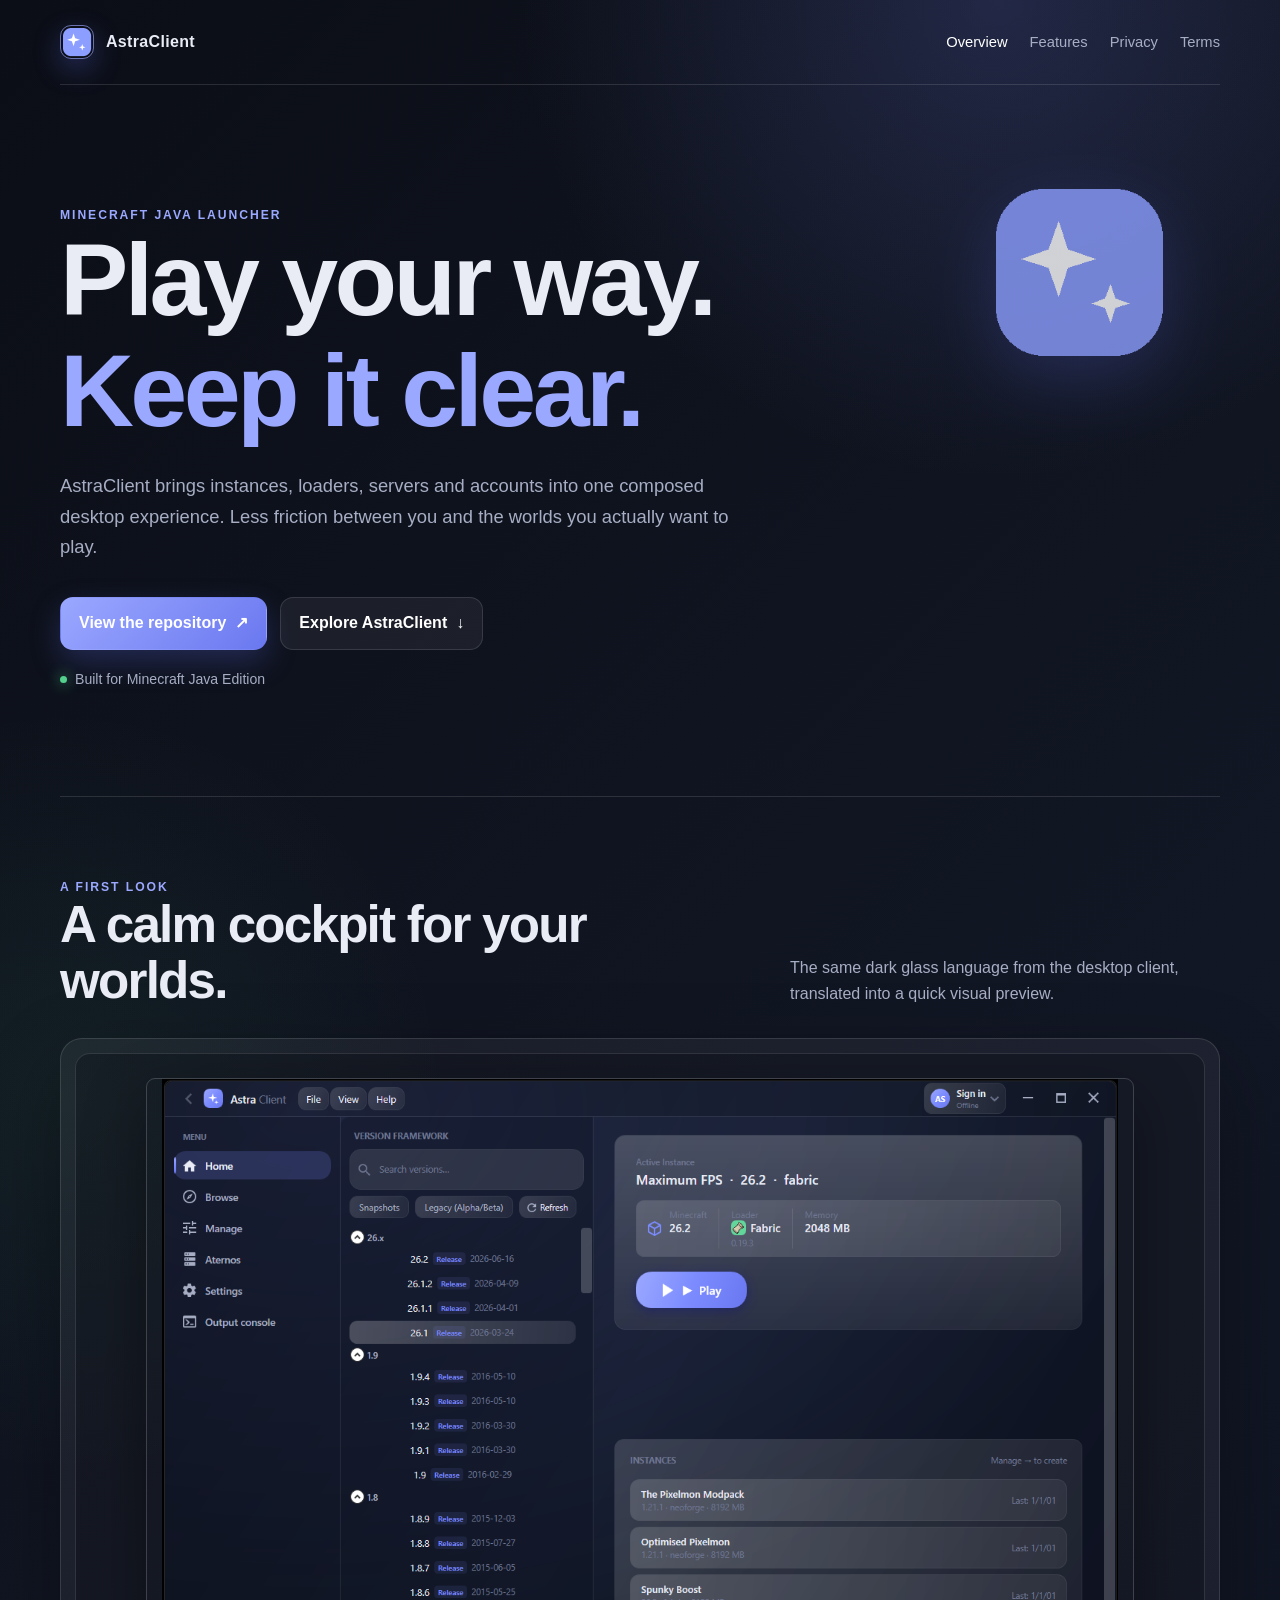
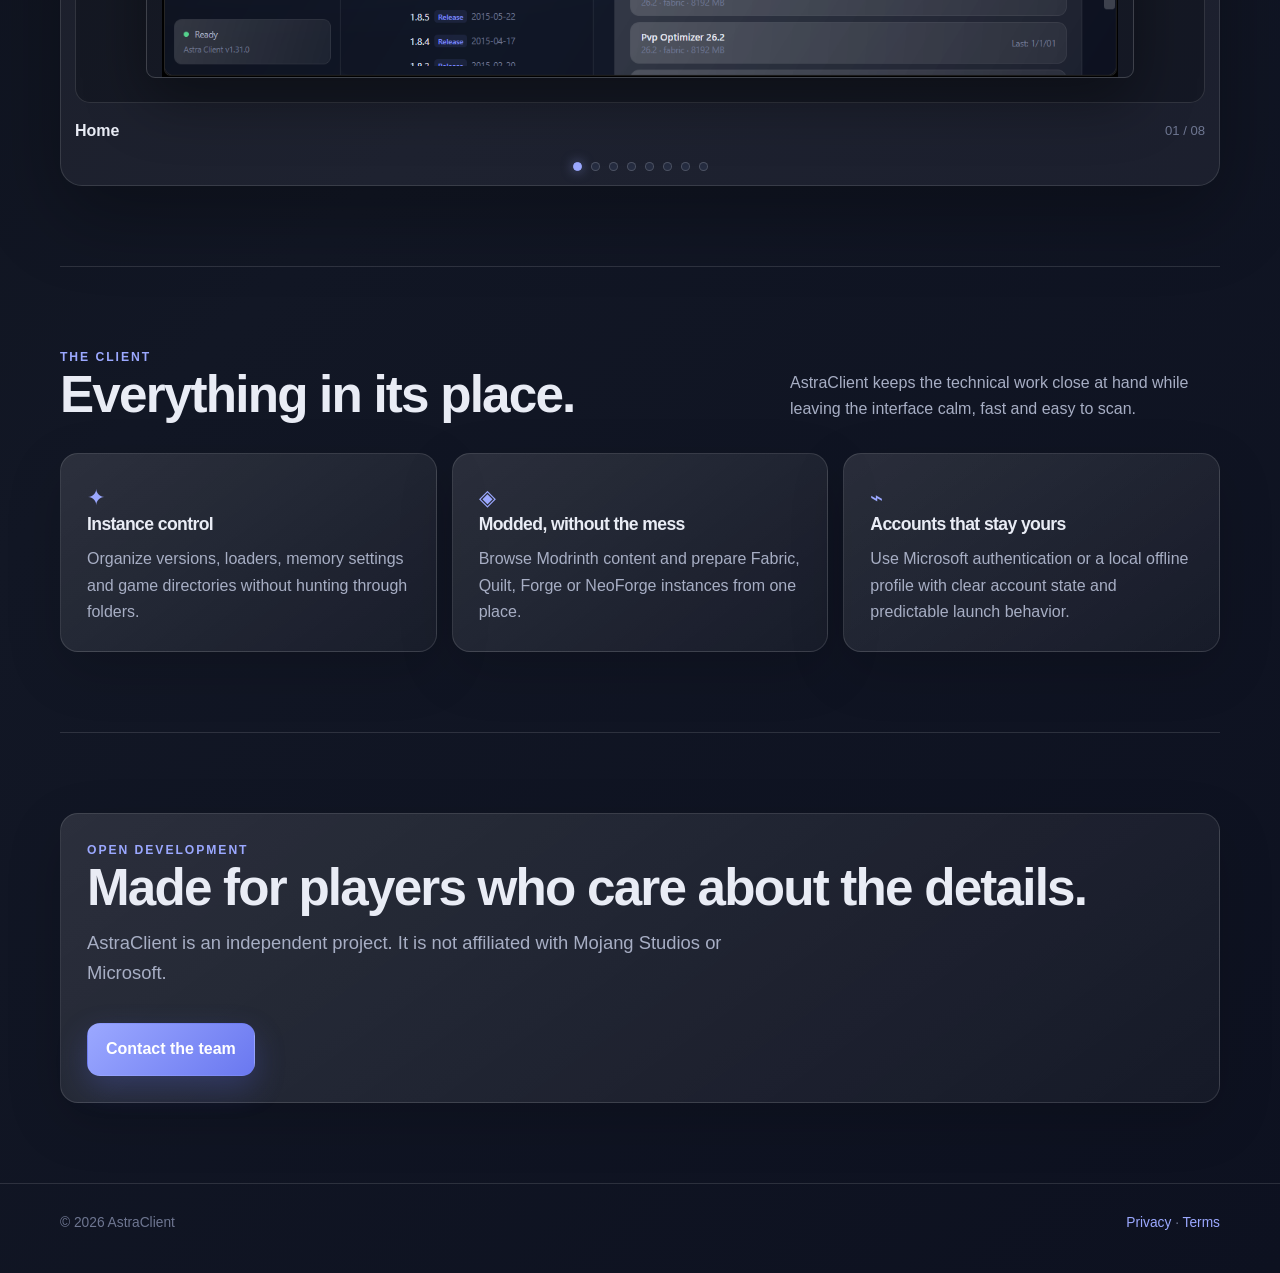
==== docs/index.html @ 88b216d0 "Add AstraClient launcher and public site" ====
<!doctype html>
<html lang="en">
<head>
  <meta charset="utf-8">
  <meta name="viewport" content="width=device-width, initial-scale=1">
  <meta name="description" content="AstraClient is a focused Minecraft Java launcher for managing instances, loaders and profiles.">
  <title>AstraClient | A quieter way to play</title>
  <link rel="stylesheet" href="styles.css">
</head>
<body>
  <header class="shell nav">
    <a class="brand" href="index.html"><img class="brand-mark" src="assets/astra_logo.png" alt="AstraClient logo"><span>AstraClient</span></a>
    <nav class="nav-links" aria-label="Main navigation">
      <a href="index.html" aria-current="page">Overview</a>
      <a href="#features">Features</a>
      <a href="privacy.html">Privacy</a>
      <a href="terms.html">Terms</a>
    </nav>
  </header>

  <main>
    <section class="shell hero">
      <div class="eyebrow">Minecraft Java launcher</div>
      <h1>Play your way.<br><span style="color: var(--accent-light)">Keep it clear.</span></h1>
      <p class="lead">AstraClient brings instances, loaders, servers and accounts into one composed desktop experience. Less friction between you and the worlds you actually want to play.</p>
      <div class="actions">
        <a class="button primary" href="https://github.com/" rel="noreferrer">View the repository <span aria-hidden="true">↗</span></a>
        <a class="button" href="#features">Explore AstraClient <span aria-hidden="true">↓</span></a>
      </div>
      <div class="status">Built for Minecraft Java Edition</div>
    </section>

    <section class="shell section" aria-labelledby="preview-title">
      <div class="section-intro">
        <div><div class="eyebrow">A first look</div><h2 id="preview-title">A calm cockpit for your worlds.</h2></div>
        <p>The same dark glass language from the desktop client, translated into a quick visual preview.</p>
      </div>
      <div class="preview-wrap">
        <div class="screenshot-stage" aria-label="AstraClient application screenshots">
          <img class="screenshot" id="app-screenshot" src="previews/Capture%20d%E2%80%99%C3%A9cran%202026-09-14%20010952.png" alt="AstraClient Home view screenshot">
        </div>
        <div class="screenshot-meta"><strong id="screenshot-title">Home</strong><span class="screenshot-count" id="screenshot-count">01 / 08</span></div>
        <div class="screenshot-dots" id="screenshot-dots" aria-label="Choose an application screenshot"></div>
      </div>
    </section>

    <section class="shell section" id="features">
      <div class="section-intro">
        <div><div class="eyebrow">The client</div><h2>Everything in its place.</h2></div>
        <p>AstraClient keeps the technical work close at hand while leaving the interface calm, fast and easy to scan.</p>
      </div>
      <div class="grid">
        <article class="card"><div class="icon">✦</div><h3>Instance control</h3><p>Organize versions, loaders, memory settings and game directories without hunting through folders.</p></article>
        <article class="card"><div class="icon">◈</div><h3>Modded, without the mess</h3><p>Browse Modrinth content and prepare Fabric, Quilt, Forge or NeoForge instances from one place.</p></article>
        <article class="card"><div class="icon">⌁</div><h3>Accounts that stay yours</h3><p>Use Microsoft authentication or a local offline profile with clear account state and predictable launch behavior.</p></article>
      </div>
    </section>

    <section class="shell section">
      <div class="card">
        <div class="eyebrow">Open development</div>
        <h2>Made for players who care about the details.</h2>
        <p class="lead">AstraClient is an independent project. It is not affiliated with Mojang Studios or Microsoft.</p>
        <div class="actions"><a class="button primary" href="mailto:zxer_officiel@outlook.fr">Contact the team</a></div>
      </div>
    </section>
  </main>

  <footer><div class="shell footer-row"><span>© 2026 AstraClient</span><span><a href="privacy.html">Privacy</a> · <a href="terms.html">Terms</a></span></div></footer>
  <script>
    const screenshots = [
      ["Capture d’écran 2026-09-14 010952.png", "Home"],
      ["Capture d’écran 2026-09-14 011045.png", "Browse"],
      ["Capture d’écran 2026-09-14 011119.png", "Manage"],
      ["Capture d’écran 2026-09-14 011145.png", "Aternos"],
      ["Capture d’écran 2026-09-14 011233.png", "Settings"],
      ["Capture d’écran 2026-09-14 011301.png", "Output Console"],
      ["Capture d’écran 2026-09-14 011417.png", "About AstraClient"],
      ["Capture d’écran 2026-09-14 011502.png", "Release History"]
    ];
    const image = document.getElementById("app-screenshot");
    const title = document.getElementById("screenshot-title");
    const count = document.getElementById("screenshot-count");
    const dots = document.getElementById("screenshot-dots");
    let current = 0;

    function screenshotUrl(file) {
      return "previews/" + encodeURIComponent(file).replace(/%20/g, "%20");
    }

    function showScreenshot(index) {
      current = (index + screenshots.length) % screenshots.length;
      const [file, label] = screenshots[current];
      image.classList.add("is-changing");
      window.setTimeout(() => {
        image.src = screenshotUrl(file);
        image.alt = "AstraClient " + label + " view screenshot";
        title.textContent = label;
        count.textContent = String(current + 1).padStart(2, "0") + " / " + String(screenshots.length).padStart(2, "0");
        document.querySelectorAll(".screenshot-dot").forEach((dot, dotIndex) => dot.classList.toggle("active", dotIndex === current));
        image.classList.remove("is-changing");
      }, 120);
    }

    screenshots.forEach(([, label], index) => {
      const dot = document.createElement("button");
      dot.className = "screenshot-dot";
      dot.type = "button";
      dot.ariaLabel = "Show " + label + " screenshot";
      dot.title = label;
      dot.addEventListener("click", () => showScreenshot(index));
      dots.appendChild(dot);
    });
    showScreenshot(0);
  </script>
</body>
</html>
---- docs/styles.css ----
:root {
  color-scheme: dark;
  --bg: #0b0e16;
  --bg-mid: #121725;
  --panel: rgba(24, 30, 47, .72);
  --panel-strong: rgba(31, 39, 62, .9);
  --line: rgba(255, 255, 255, .12);
  --text: #e9ecf5;
  --muted: #a7aec4;
  --quiet: #6e7691;
  --accent: #7c8cff;
  --accent-light: #9ba8ff;
  --success: #54d18c;
  --max: 1160px;
  font-family: "Segoe UI", "Trebuchet MS", sans-serif;
}

* { box-sizing: border-box; }

html { scroll-behavior: smooth; }

body {
  margin: 0;
  min-width: 320px;
  color: var(--text);
  background:
    radial-gradient(circle at 78% 0%, rgba(124, 140, 255, .18), transparent 30rem),
    radial-gradient(circle at 5% 38%, rgba(84, 209, 140, .07), transparent 24rem),
    linear-gradient(135deg, var(--bg), var(--bg-mid) 52%, #0d1120);
  line-height: 1.65;
}

a { color: var(--accent-light); text-decoration: none; }
a:hover { color: #fff; }

.shell { width: min(calc(100% - 40px), var(--max)); margin: 0 auto; }

.nav {
  display: flex;
  align-items: center;
  justify-content: space-between;
  gap: 24px;
  padding: 25px 0;
  border-bottom: 1px solid var(--line);
}

.brand { display: inline-flex; align-items: center; gap: 12px; color: var(--text); font-weight: 700; letter-spacing: .02em; }
.brand-mark {
  display: grid;
  place-items: center;
  width: 34px;
  height: 34px;
  border: 1px solid rgba(155, 168, 255, .65);
  border-radius: 11px;
  object-fit: cover;
  box-shadow: 0 10px 28px rgba(92, 106, 229, .32);
}

.nav-links { display: flex; flex-wrap: wrap; gap: 22px; font-size: .92rem; }
.nav-links a { color: var(--muted); }
.nav-links a:hover, .nav-links a[aria-current="page"] { color: #fff; }

.eyebrow { color: var(--accent-light); font-size: .76rem; font-weight: 700; letter-spacing: .16em; text-transform: uppercase; }
h1, h2, h3 { margin: 0; line-height: 1.08; letter-spacing: -.035em; }
h1 { max-width: 760px; font-size: clamp(3.1rem, 8vw, 6.6rem); }
h2 { font-size: clamp(2rem, 4vw, 3.25rem); }
h3 { font-size: 1.1rem; }
.lead { max-width: 670px; margin: 25px 0 0; color: var(--muted); font-size: 1.15rem; }

.hero { position: relative; padding: 120px 0 105px; }
.hero::after {
  content: "";
  position: absolute;
  right: 4%;
  top: 92px;
  width: 190px;
  height: 190px;
  border-radius: 42px;
  background: url("assets/astra_logo.png") center / contain no-repeat;
  opacity: .8;
  filter: drop-shadow(0 20px 35px rgba(92, 106, 229, .28));
  pointer-events: none;
}

.actions { display: flex; flex-wrap: wrap; gap: 13px; margin-top: 35px; }
.button { display: inline-flex; align-items: center; gap: 9px; padding: 12px 18px; border: 1px solid var(--line); border-radius: 13px; color: #fff; background: rgba(255,255,255,.06); font-weight: 700; }
.button.primary { border-color: transparent; background: linear-gradient(135deg, var(--accent-light), #6a78f0); box-shadow: 0 12px 30px rgba(91, 104, 224, .28); }
.button:hover { transform: translateY(-2px); color: #fff; }

.section { padding: 80px 0; border-top: 1px solid var(--line); }
.section-intro { display: flex; align-items: end; justify-content: space-between; gap: 30px; margin-bottom: 30px; }
.section-intro p { max-width: 430px; margin: 0; color: var(--muted); }
.grid { display: grid; grid-template-columns: repeat(3, 1fr); gap: 15px; }
.card { padding: 26px; border: 1px solid var(--line); border-radius: 18px; background: linear-gradient(145deg, rgba(255,255,255,.11), rgba(255,255,255,.035)); box-shadow: 0 18px 55px rgba(0,0,0,.16); }
.card p { margin: 12px 0 0; color: var(--muted); }
.icon { color: var(--accent-light); font-size: 1.35rem; }
.status { display: inline-flex; align-items: center; gap: 8px; margin-top: 18px; color: var(--muted); font-size: .88rem; }
.status::before { content: ""; width: 7px; height: 7px; border-radius: 50%; background: var(--success); box-shadow: 0 0 14px var(--success); }

.preview-wrap { padding: 14px; border: 1px solid var(--line); border-radius: 22px; background: rgba(255,255,255,.05); box-shadow: 0 28px 80px rgba(0,0,0,.3); }
.preview { display: grid; grid-template-columns: 170px 1fr; grid-template-rows: 31px 1fr; min-height: 360px; overflow: hidden; border: 1px solid rgba(255,255,255,.12); border-radius: 14px; background: linear-gradient(135deg, #101522, #171e30); }
.preview-windowbar { grid-column: 1 / -1; display: flex; align-items: center; justify-content: space-between; padding: 0 12px; border-bottom: 1px solid rgba(255,255,255,.08); color: var(--quiet); background: rgba(5, 8, 14, .35); font-size: .62rem; }
.window-controls { display: flex; gap: 6px; }
.window-controls span { width: 7px; height: 7px; border: 1px solid rgba(255,255,255,.22); border-radius: 50%; }
.preview-side { padding: 20px 14px; border-right: 1px solid var(--line); background: rgba(8,11,19,.42); }
.preview-side .brand { margin-bottom: 35px; font-size: .88rem; }
.preview-side .brand-mark { width: 27px; height: 27px; border-radius: 8px; }
.preview-nav { display: grid; gap: 8px; color: var(--quiet); font-size: .75rem; }
.preview-nav span { padding: 9px 11px; border-radius: 9px; }
.preview-nav span.active { color: #fff; background: linear-gradient(135deg, rgba(155,168,255,.27), rgba(124,140,255,.1)); }
.preview-main { padding: 25px; }
.preview-top { display: flex; justify-content: space-between; gap: 20px; align-items: start; }
.preview-kicker { color: var(--quiet); font-size: .68rem; letter-spacing: .15em; text-transform: uppercase; }
.preview-title { margin-top: 8px; font-size: 1.75rem; font-weight: 700; letter-spacing: -.04em; }
.preview-avatar { display: block; width: 34px; height: 34px; border: 1px solid rgba(155,168,255,.55); border-radius: 50%; object-fit: cover; }
.preview-instance { display: grid; grid-template-columns: 84px 1fr auto; gap: 18px; align-items: center; margin-top: 28px; padding: 18px; border: 1px solid var(--line); border-radius: 13px; background: linear-gradient(145deg, rgba(255,255,255,.11), rgba(255,255,255,.035)); }
.preview-art { display: block; aspect-ratio: 1; width: 100%; border-radius: 11px; object-fit: cover; }
.preview-instance strong { display: block; font-size: .9rem; }
.preview-instance small { color: var(--muted); font-size: .72rem; }
.preview-launch { padding: 9px 13px; border-radius: 9px; color: #fff; background: linear-gradient(135deg, var(--accent-light), #6a78f0); font-size: .72rem; font-weight: 700; }
.preview-metrics { display: grid; grid-template-columns: repeat(3, 1fr); gap: 10px; margin-top: 12px; }
.preview-metric { padding: 14px; border: 1px solid var(--line); border-radius: 11px; background: rgba(255,255,255,.045); }
.preview-metric b { display: block; font-size: .9rem; }
.preview-metric span { color: var(--quiet); font-size: .66rem; }
.screenshot-stage { position: relative; display: flex; align-items: center; justify-content: center; min-height: 430px; padding: 24px 70px; border: 1px solid var(--line); border-radius: 15px; background: rgba(5, 8, 14, .3); }
.screenshot { display: block; width: 100%; max-height: 600px; object-fit: contain; border: 1px solid rgba(255,255,255,.18); border-radius: 9px; box-shadow: 0 22px 60px rgba(0,0,0,.38); transition: opacity .18s ease, transform .18s ease; }
.screenshot.is-changing { opacity: .25; transform: scale(.985); }
.screenshot-control { display: none; }
.screenshot-meta { display: flex; align-items: center; justify-content: space-between; gap: 16px; margin-top: 15px; color: var(--muted); }
.screenshot-meta strong { color: var(--text); }
.screenshot-count { color: var(--quiet); font-size: .82rem; }
.screenshot-dots { display: flex; justify-content: center; gap: 9px; margin-top: 18px; }
.screenshot-dot { width: 9px; height: 9px; padding: 0; border: 1px solid rgba(255,255,255,.18); border-radius: 50%; background: #252c40; cursor: pointer; transition: background .18s ease, border-color .18s ease, transform .18s ease; }
.screenshot-dot:hover { border-color: var(--accent-light); background: #5966b7; transform: scale(1.2); }
.screenshot-dot:focus-visible { outline: 2px solid var(--accent-light); outline-offset: 4px; }
.screenshot-dot.active { border-color: var(--accent-light); background: var(--accent-light); box-shadow: 0 0 12px rgba(155,168,255,.55); }

.legal { max-width: 820px; padding: 90px 0 110px; }
.legal h1 { font-size: clamp(2.8rem, 6vw, 5rem); }
.legal .intro { margin: 22px 0 50px; color: var(--muted); font-size: 1.08rem; }
.legal h2 { margin: 46px 0 14px; font-size: 1.55rem; letter-spacing: -.02em; }
.legal p, .legal li { color: var(--muted); }
.legal ul { padding-left: 21px; }
.notice { padding: 18px 20px; border-left: 3px solid var(--accent); background: rgba(124, 140, 255, .08); color: var(--muted); }

footer { padding: 28px 0 38px; border-top: 1px solid var(--line); color: var(--quiet); font-size: .86rem; }
footer .footer-row { display: flex; justify-content: space-between; gap: 20px; }

@media (max-width: 720px) {
  .shell { width: min(calc(100% - 28px), var(--max)); }
  .nav { align-items: flex-start; flex-direction: column; }
  .hero { padding: 75px 0 78px; }
  .hero::after { display: none; }
  .grid { grid-template-columns: 1fr; }
  .preview { grid-template-columns: 1fr; grid-template-rows: 31px 1fr; }
  .preview-side { display: none; }
  .preview-main { padding: 18px; }
  .preview-instance { grid-template-columns: 60px 1fr; gap: 12px; }
  .preview-launch { grid-column: 1 / -1; text-align: center; }
  .screenshot-stage { min-height: 230px; padding: 12px 42px; }
  .screenshot-meta { align-items: flex-start; flex-direction: column; gap: 4px; }
  .screenshot-dots { gap: 7px; }
  .section-intro { display: block; }
  .section-intro p { margin-top: 14px; }
  footer .footer-row { display: block; }
  footer .footer-row p { margin: 8px 0 0; }
}
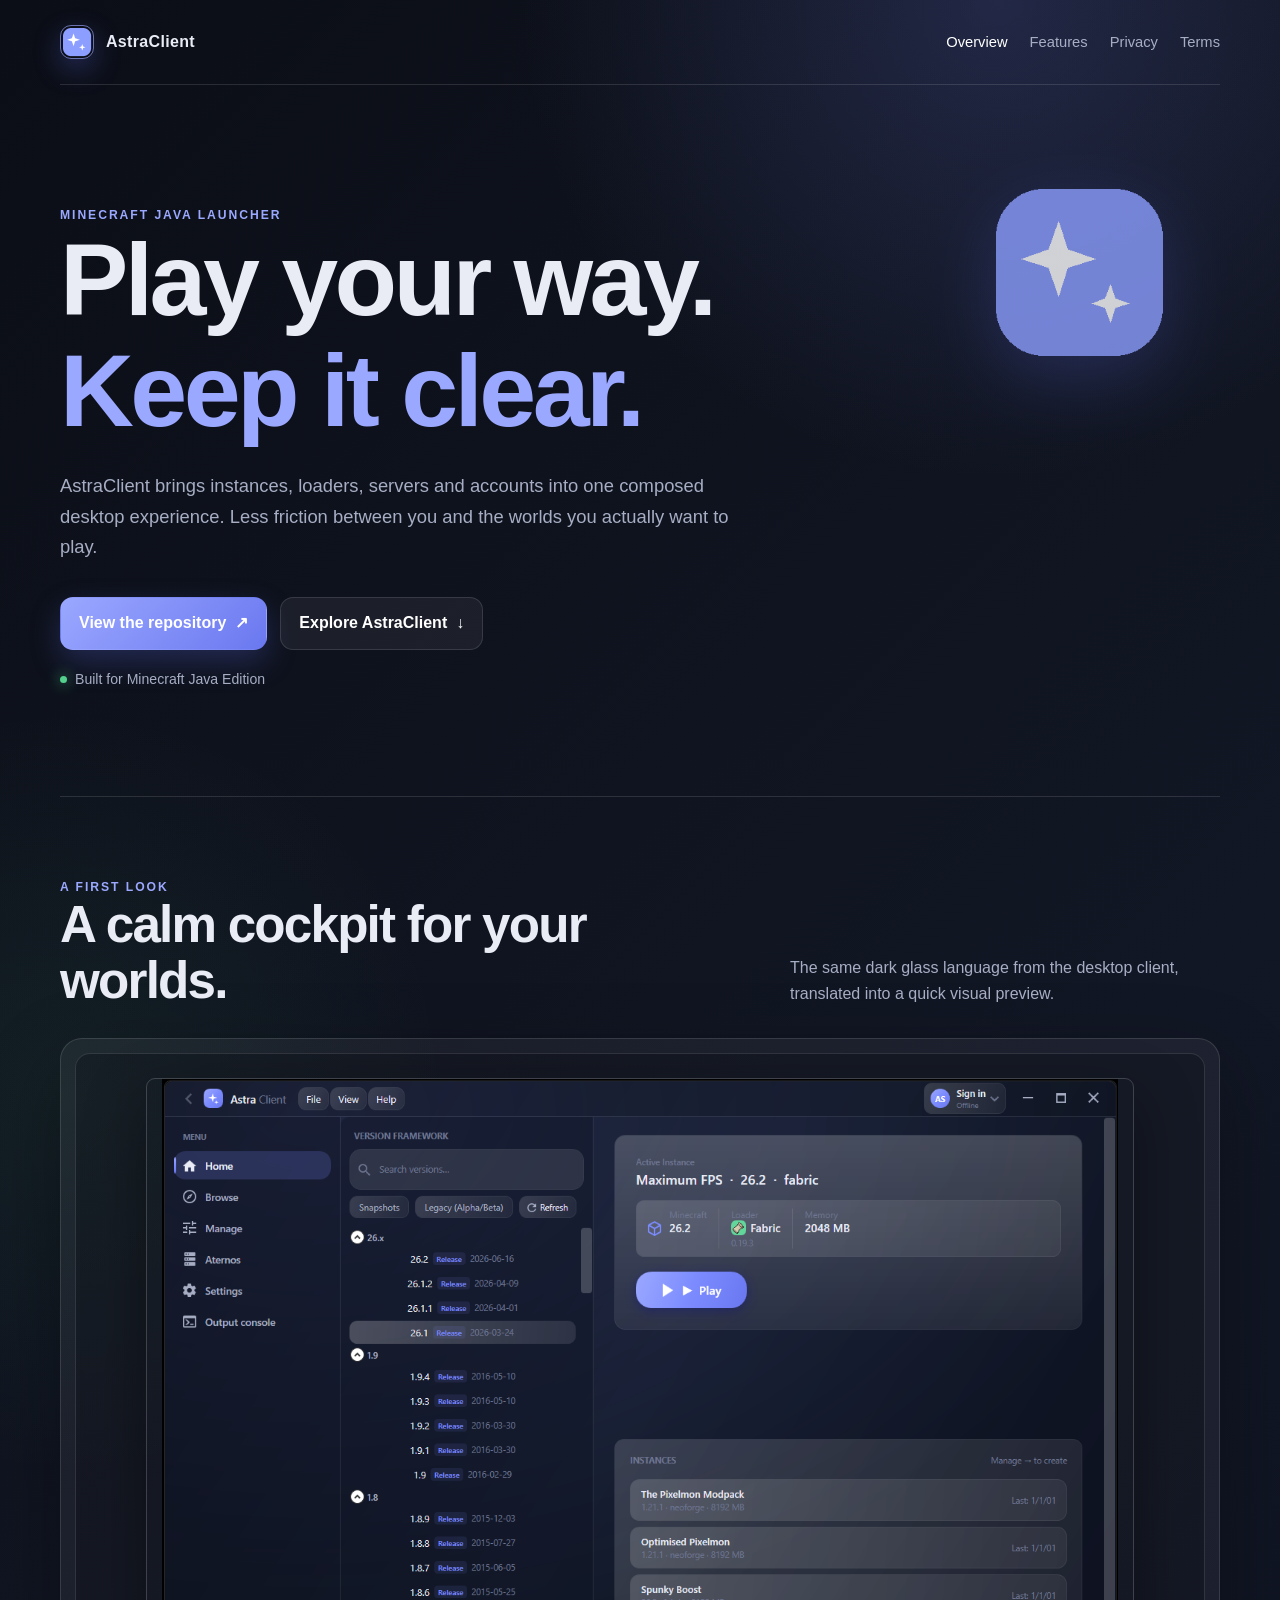
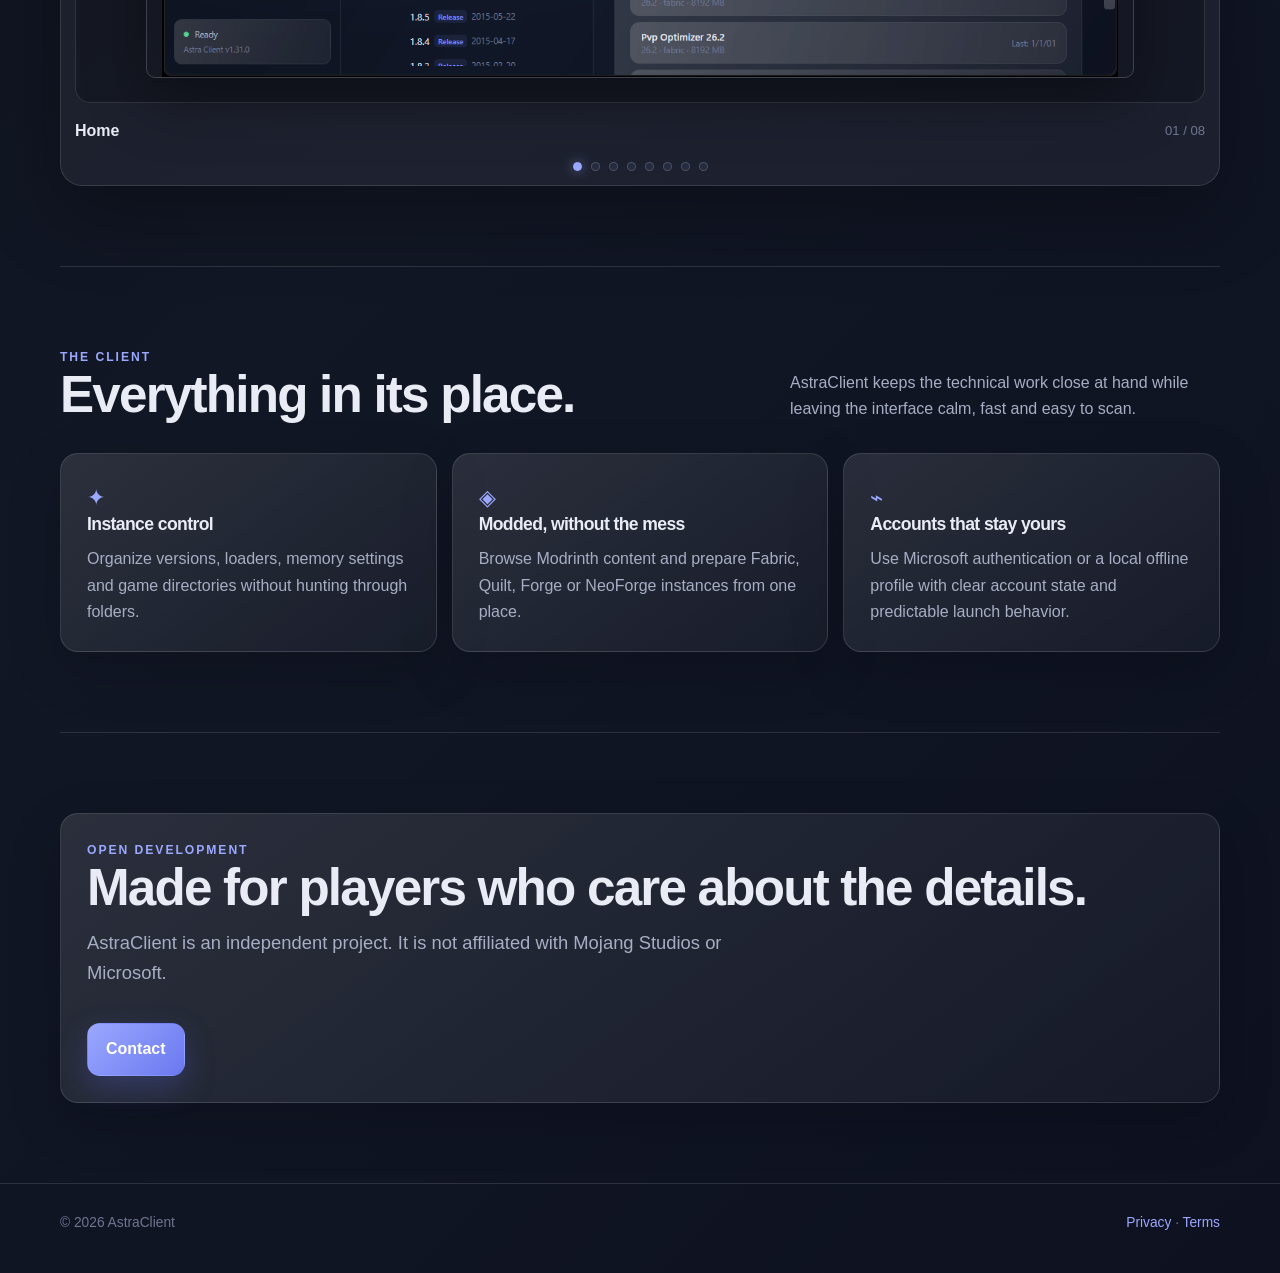
==== commit a9980720: "Shorten contact button label" ====
--- a/docs/index.html
+++ b/docs/index.html
@@ -61,7 +61,7 @@
         <div class="eyebrow">Open development</div>
         <h2>Made for players who care about the details.</h2>
         <p class="lead">AstraClient is an independent project. It is not affiliated with Mojang Studios or Microsoft.</p>
-        <div class="actions"><a class="button primary" href="mailto:zxer_officiel@outlook.fr">Contact the team</a></div>
+        <div class="actions"><a class="button primary" href="mailto:zxer_officiel@outlook.fr">Contact</a></div>
       </div>
     </section>
   </main>
